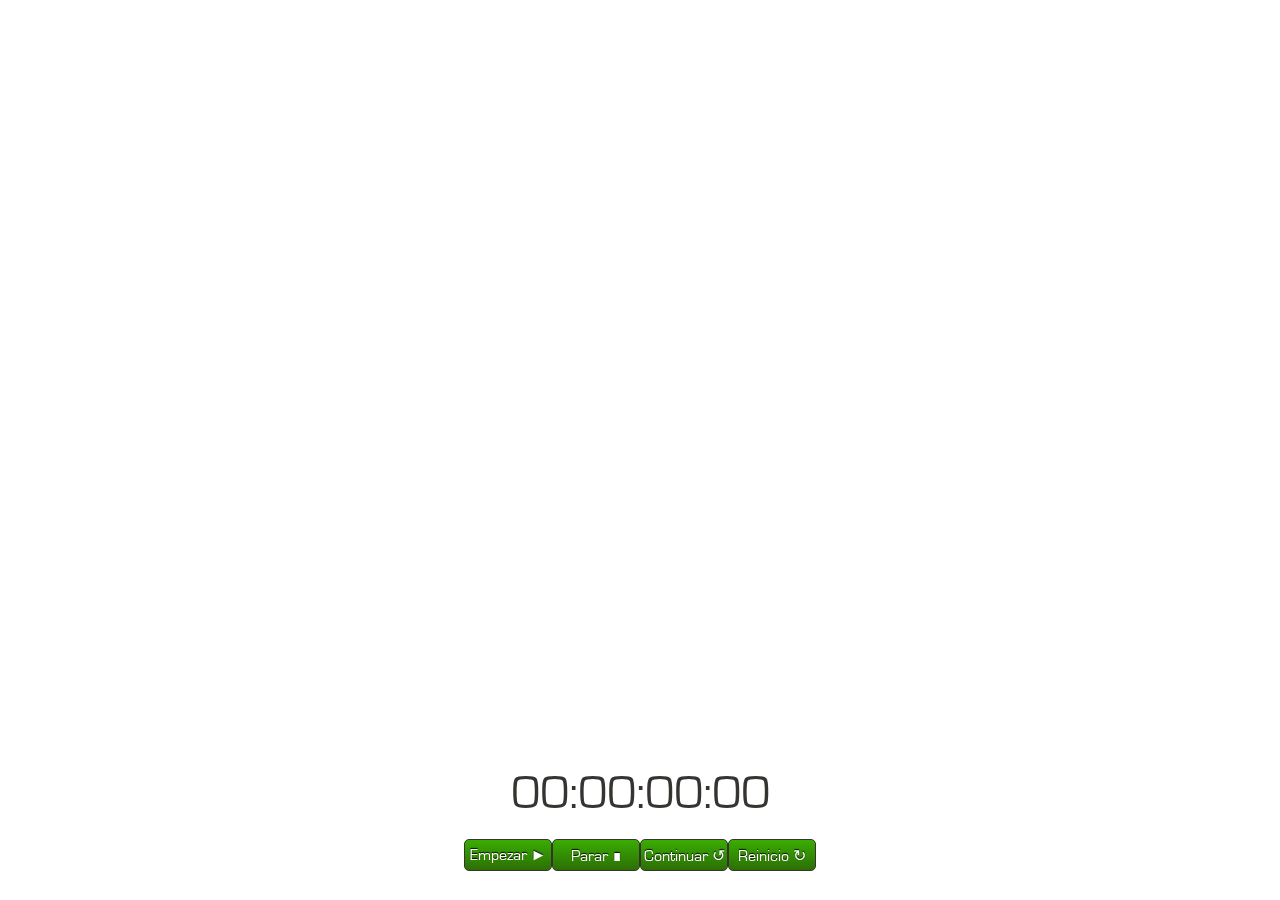
==== index_1.html @ acb435b0 "version 0.0.1b" ====
<!doctype html>
<html>
<head>
  <meta charset='utf-8'>
  <title>Space Alert Misión</title>
  <meta name="viewport" content="width=device-width, initial-scale=1, maximum-scale=1">
  <link rel="stylesheet" type="text/css" href="./style/main.css">
</head>
<body>
<section id="texto_uno">
</section>
<section id="texto_dos">
</section>
<section id="texto_tres">
</section>
<section id="texto_cuatro">
</section>
<section id="texto_cinco">
</section>
<section id="texto_seis">
</section>
<section id="texto_siete">
</section>
<section id="texto_ocho">
</section>
<section id="texto_nueve">
</section>
<section id="texto_diez">
</section>
<section id="texto_once">
</section>
<section id="texto_doce">
</section>
<section id="texto_trece">
</section>
<section id="texto_catorce">
</section>
<section id="contenedor">
		<div class="reloj" id="Horas">00</div>
		<div class="reloj" id="Minutos">:00</div>
		<div class="reloj" id="Segundos">:00</div>
		<div class="reloj" id="Centesimas">:00</div>
</section>
<section id="botones">
		<input type="button" class="boton" id="inicio" value="Empezar &#9658;" onclick="inicio(), window.plugins.insomnia.keepAwake()">
		<input type="button" class="boton" id="parar" value="Parar &#8718;" onclick="parar();" disabled>
		<input type="button" class="boton" id="continuar" value="Continuar &#8634;" onclick="inicio();" disabled>
		<input type="button" class="boton" id="reinicio" value="Reinicio &#8635;" onclick="reinicio();" disabled>
</section>
	<audio id="audio_alert" src="./sonidos/alert.mp3"></audio>
	<audio id="audio_begin_first_phase" src="./sonidos/begin_first_phase.mp3"></audio>
	<audio id="audio_time_t_plus_1" src="./sonidos/time_t_plus_1.mp3"></audio>
	<audio id="audio_time_t_plus_2" src="./sonidos/time_t_plus_2.mp3"></audio>
	<audio id="audio_time_t_plus_3" src="./sonidos/time_t_plus_3.mp3"></audio>
	<audio id="audio_threat_zone_blue" src="./sonidos/threat_zone_blue.mp3"></audio>
	<audio id="audio_threat_zone_white" src="./sonidos/threat_zone_white.mp3"></audio>
	<audio id="audio_threat_zone_red" src="./sonidos/threat_zone_red.mp3"></audio>
	<audio id="audio_repeat" src="./sonidos/repeat.mp3"></audio>
	<audio id="data_transfer" src="./sonidos/data_transfer.mp3"></audio>
	<audio id="audio_first_phase_ends_in_1_minute" src="./sonidos/first_phase_ends_in_1_minute.mp3"></audio>
	<audio id="audio_first_phase_ends_in_20_seconds" src="./sonidos/first_phase_ends_in_20_seconds.mp3"></audio>
	<audio id="audio_first_phase_ends" src="./sonidos/first_phase_ends.mp3"></audio>
	<audio id="audio_second_phase_begins" src="./sonidos/second_phase_begins.mp3"></audio>
	<audio id="audio_incoming_data" src="./sonidos/incoming_data.mp3"></audio>
	<audio id="audio_operation_ends_in_1_minute" src="./sonidos/operation_ends_in_1_minute.mp3"></audio>
	<audio id="audio_operation_ends_in_20_seconds" src="./sonidos/operation_ends_in_20_seconds.mp3"></audio>
	<audio id="audio_operation_ends" src="./sonidos/operation_ends.mp3"></audio>
<script type="text/javascript" src="./js/app.js"></script>
<script type="text/javascript" src="./cordova.js"></script>
</body>
</html>
---- style/main.css ----
@font-face {
  font-family:'Eurostile';
  src: url('./fonts/Eurostile.ttf');
  font-weight: 100;
}

* {
  font-family: Eurostile, Open Sans, sans-serif;
}

#contenedor{
	position: fixed;
    top: 90%;
    left: 50%;
    transform: translate(-50%, -50%);
    font-size: 3em;
    display: flex;
    padding-bottom: 2rem;
}
#botones{
	position: fixed;
    top: 95%;
    left: 50%;
    transform: translate(-50%, -50%);
    font-size: 3em;
    display: flex;
}

.reloj{
	float: left;
	color: #363431;
}
.boton{
	outline: none;
	border: 1px solid #363431;
	color: white;
	width: 5.5em;
	height: 2em;
	text-shadow: 0px -1px 1px black;
	font-size: 1rem;
	border-radius: 5px;
	cursor: pointer;
	background-image: linear-gradient(#3aad02,#2c6f05);
	padding: 0em;
}
.boton:active{
	background-image: linear-gradient(#2c6f05,#3aad02);
}
.boton:hover{
	box-shadow: 0px 0px 14px #3aad02;
}

@keyframes uno {	
    0%  {left: 110%;}
    100%    {left: 0%;}
}

#texto_uno, #texto_dos, #texto_tres, #texto_cuatro, #texto_cinco, #texto_seis, #texto_siete, #texto_ocho, #texto_nueve, #texto_diez, #texto_once, #texto_doce, #texto_terce, #texto_catorce {
	display: block;
	text-align: center;
}

.texto {
  width: 250px;
  height: 150px;
  margin: 0 auto;
  animation-name: uno;
  animation-duration: 5s;
  -webkit-animation-iteration-count: infinite;
  animation-iteration-count: infinite;
}
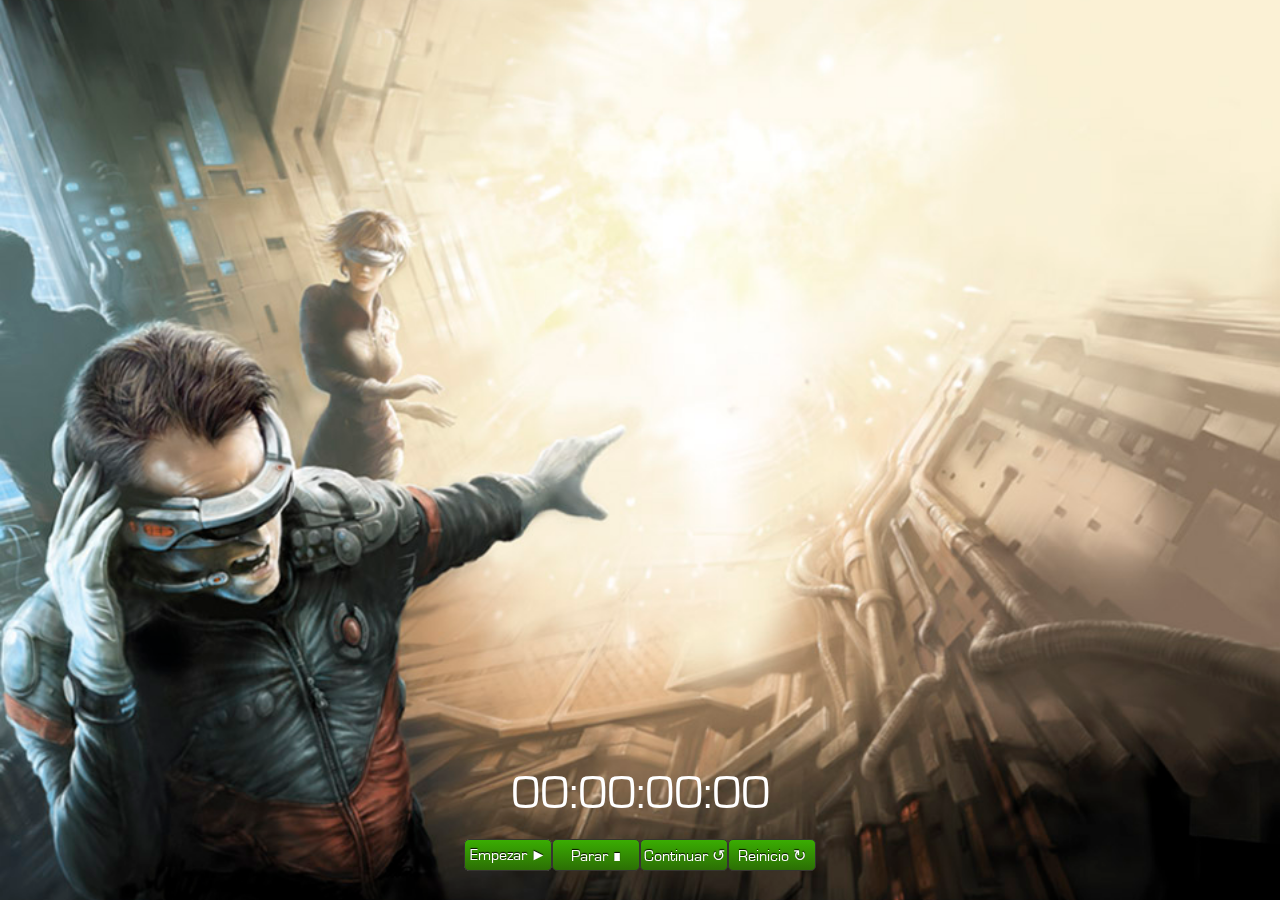
==== commit 17107b78: "portada y primer entrenamiento" ====
--- a/index_1.html
+++ b/index_1.html
@@ -7,6 +7,8 @@
   <link rel="stylesheet" type="text/css" href="./style/main.css">
 </head>
 <body>
+	<section id="fondo">
+	</section>
 <section id="texto_uno">
 </section>
 <section id="texto_dos">
--- a/style/main.css
+++ b/style/main.css
@@ -8,8 +8,52 @@
   font-family: Eurostile, Open Sans, sans-serif;
 }
 
+#fondo {
+  position:fixed;
+  background: url('./img/background_home.jpg') no-repeat center center;
+  background-size: cover;
+  width:100%;
+  height:100%;
+  top: 0rem;
+  left: 0rem;
+  z-index: -2;
+}
+
+
+#game-menu {
+    position: fixed;
+    top: 10%;
+    left: 50%;
+    transform: translate(-50%, -50%);
+    display: flex;
+    padding-bottom: 2rem;
+}
+
+.boton_uno {
+    display: block;
+    height: 100%;
+    width: 100%;
+    text-decoration: none;
+    font-size: 1em;
+    font-weight: bold;
+    color: #FFF;
+}
+
+.texto_boton {
+    color: white;
+    text-decoration: none;
+    text-shadow: 0.05rem 0.05rem black;
+}
+
+.imagen_boton {
+position: absolute;
+    top: -40%;
+    left: -30%;
+    z-index: -10;
+}
+
 #contenedor{
-	position: fixed;
+    position: fixed;
     top: 90%;
     left: 50%;
     transform: translate(-50%, -50%);
@@ -17,6 +61,7 @@
     display: flex;
     padding-bottom: 2rem;
 }
+
 #botones{
 	position: fixed;
     top: 95%;
@@ -28,7 +73,7 @@
 
 .reloj{
 	float: left;
-	color: #363431;
+	color: #FFF;
 }
 .boton{
 	outline: none;
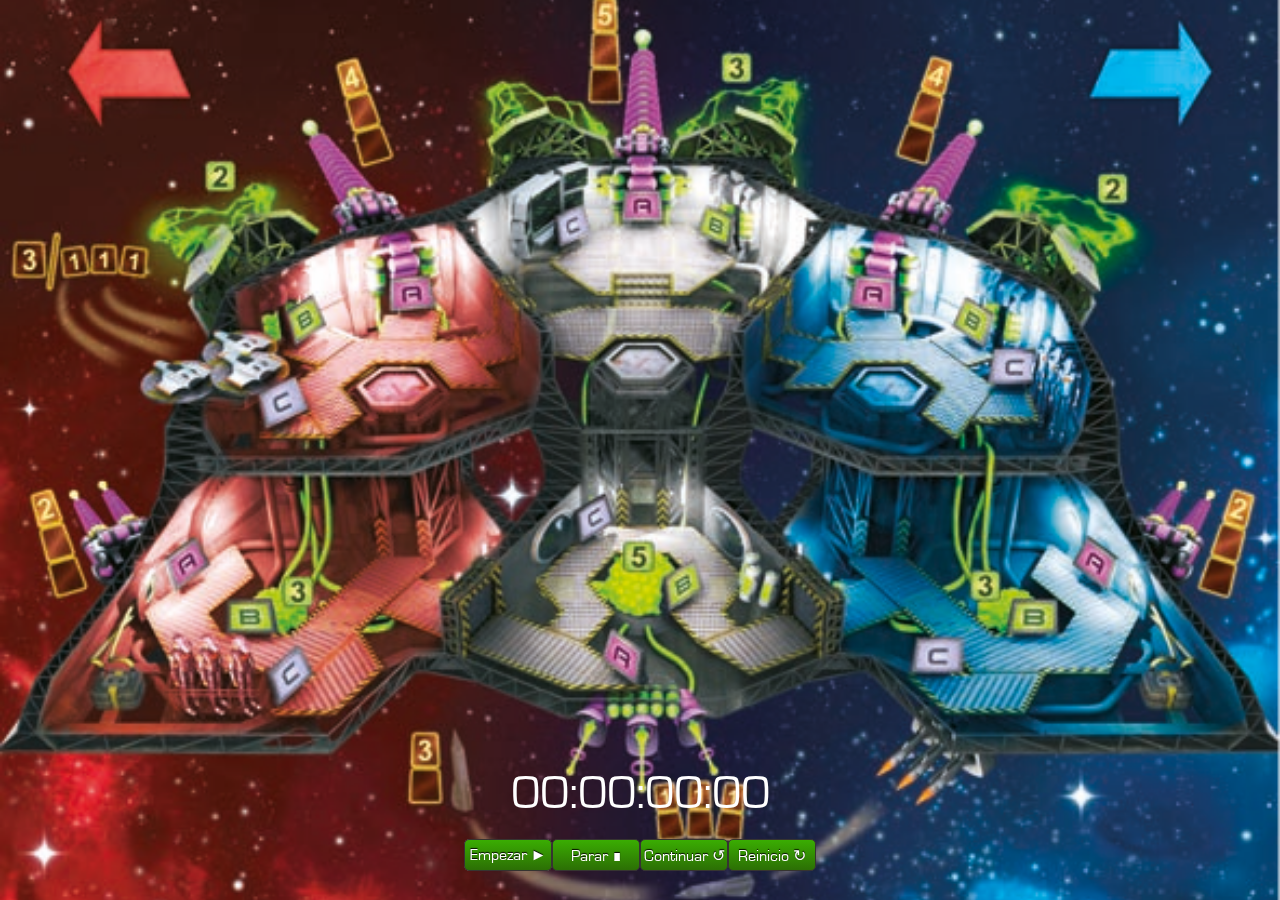
==== commit 3e7c7667: "version 0.0.1b" ====
--- a/index_1.html
+++ b/index_1.html
@@ -7,7 +7,7 @@
   <link rel="stylesheet" type="text/css" href="./style/main.css">
 </head>
 <body>
-	<section id="fondo">
+	<section id="fondo_mision">
 	</section>
 <section id="texto_uno">
 </section>
--- a/style/main.css
+++ b/style/main.css
@@ -11,6 +11,17 @@
 #fondo {
   position:fixed;
   background: url('./img/background_home.jpg') no-repeat center center;
+  background-size: cover;
+  width:100%;
+  height:100%;
+  top: 0rem;
+  left: 0rem;
+  z-index: -2;
+}
+
+#fondo_mision {
+  position:fixed;
+  background: url('./img/background_mision.jpg') no-repeat center center;
   background-size: cover;
   width:100%;
   height:100%;
@@ -46,7 +57,7 @@
 }
 
 .imagen_boton {
-position: absolute;
+	position: absolute;
     top: -40%;
     left: -30%;
     z-index: -10;
@@ -75,6 +86,7 @@
 	float: left;
 	color: #FFF;
 }
+
 .boton{
 	outline: none;
 	border: 1px solid #363431;
@@ -106,11 +118,8 @@
 }
 
 .texto {
-  width: 250px;
-  height: 150px;
-  margin: 0 auto;
-  animation-name: uno;
-  animation-duration: 5s;
-  -webkit-animation-iteration-count: infinite;
-  animation-iteration-count: infinite;
+	margin: 0 auto;
+	color: white;
+    text-decoration: none;
+    text-shadow: 0.05rem 0.05rem black;
 }
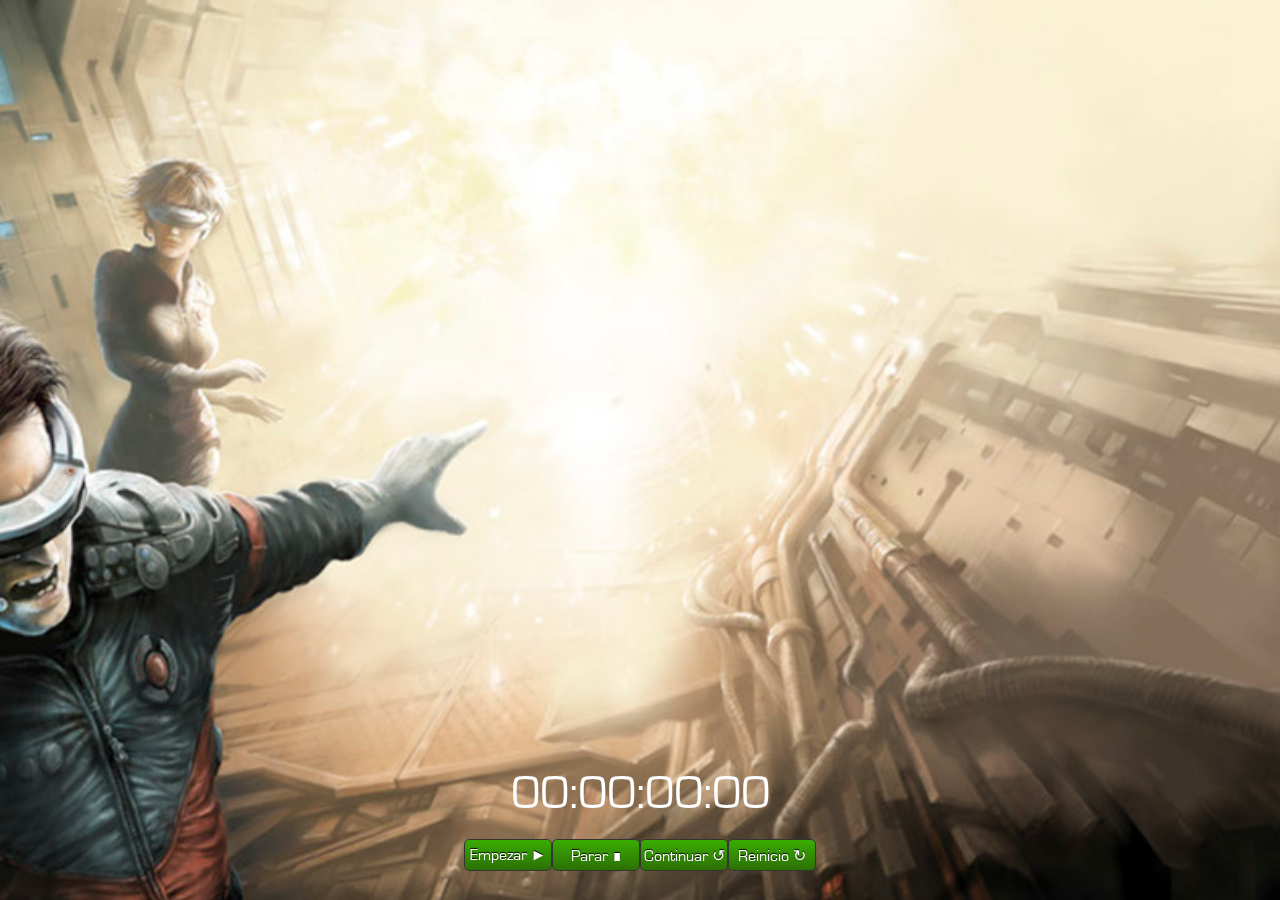
==== commit 8bbf610e: "version 0.0.1b" ====
--- a/index_1.html
+++ b/index_1.html
@@ -7,7 +7,7 @@
   <link rel="stylesheet" type="text/css" href="./style/main.css">
 </head>
 <body>
-	<section id="fondo_mision">
+	<section id="fondo">
 	</section>
 <section id="texto_uno">
 </section>
--- a/style/main.css
+++ b/style/main.css
@@ -18,18 +18,6 @@
   left: 0rem;
   z-index: -2;
 }
-
-#fondo_mision {
-  position:fixed;
-  background: url('./img/background_mision.jpg') no-repeat center center;
-  background-size: cover;
-  width:100%;
-  height:100%;
-  top: 0rem;
-  left: 0rem;
-  z-index: -2;
-}
-
 
 #game-menu {
     position: fixed;
@@ -119,7 +107,7 @@
 
 .texto {
 	margin: 0 auto;
-	color: white;
+	color: red;
     text-decoration: none;
     text-shadow: 0.05rem 0.05rem black;
 }
